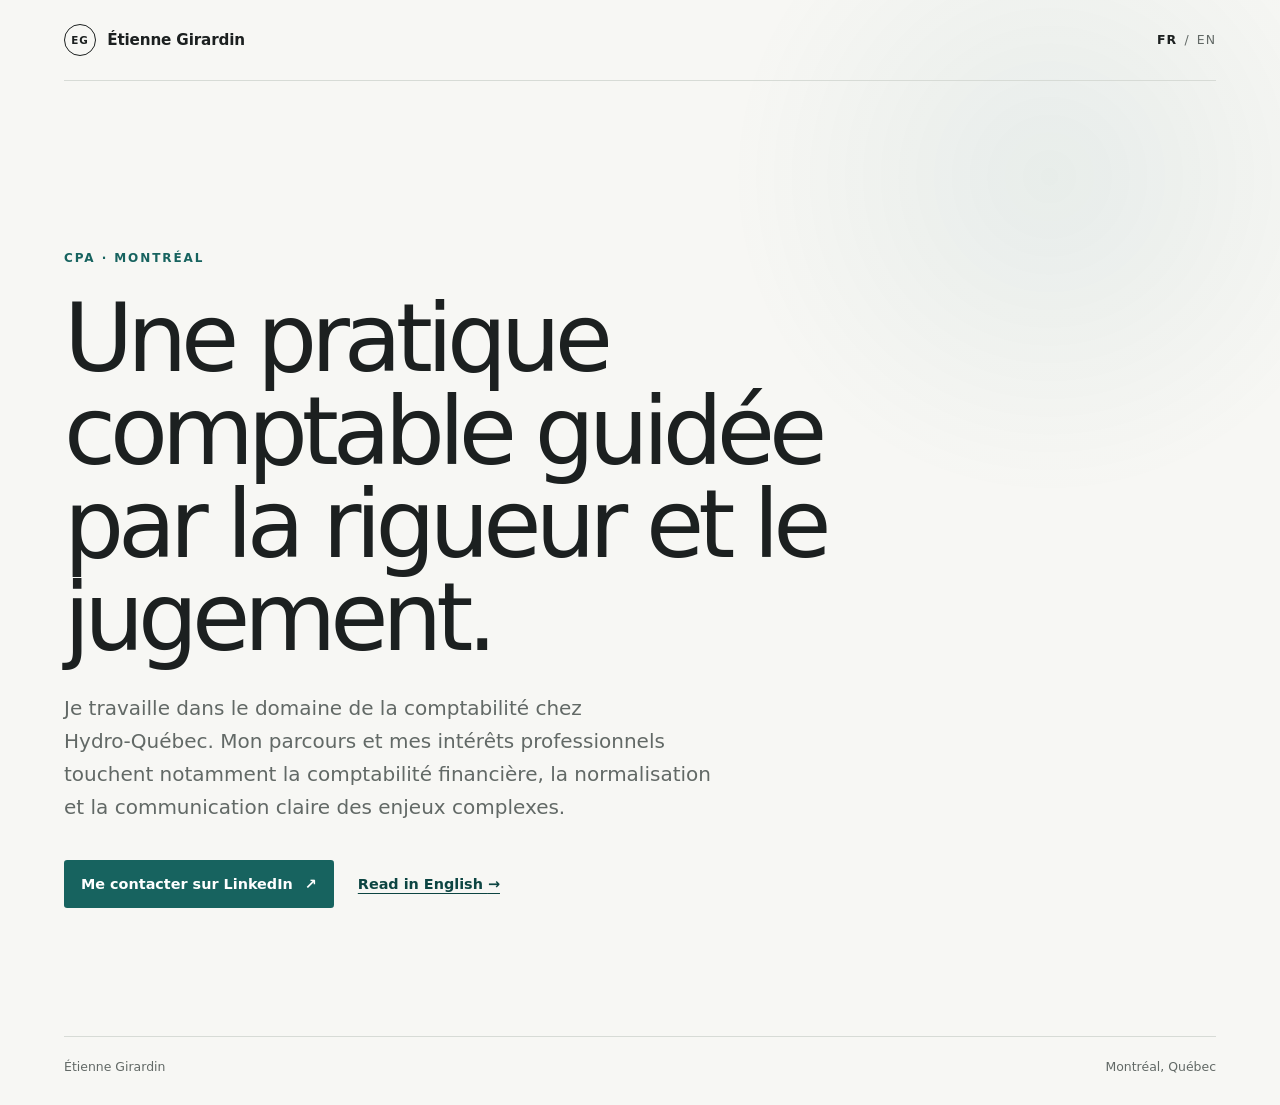
==== index.html @ 57047aca "Add files via upload Initial static site" ====
<!doctype html>
<html lang="fr-CA">
  <head>
    <meta charset="utf-8">
    <meta name="viewport" content="width=device-width, initial-scale=1">
    <meta name="description" content="Étienne Girardin, CPA — comptabilité et pratique professionnelle à Montréal.">
    <meta name="author" content="Étienne Girardin">
    <meta name="theme-color" content="#f7f7f4">
    <link rel="canonical" href="https://etiennegirardin.com/">
    <link rel="alternate" hreflang="fr-CA" href="https://etiennegirardin.com/">
    <link rel="alternate" hreflang="en-CA" href="https://etiennegirardin.com/en/">
    <link rel="alternate" hreflang="x-default" href="https://etiennegirardin.com/">
    <meta property="og:type" content="profile">
    <meta property="og:title" content="Étienne Girardin, CPA">
    <meta property="og:description" content="Comptabilité et pratique professionnelle à Montréal.">
    <meta property="og:url" content="https://etiennegirardin.com/">
    <meta property="og:locale" content="fr_CA">
    <meta property="og:locale:alternate" content="en_CA">
    <link rel="icon" href="/favicon.svg" type="image/svg+xml">
    <link rel="stylesheet" href="/style.css">
    <title>Étienne Girardin, CPA | Montréal</title>
    <script type="application/ld+json">
      {
        "@context": "https://schema.org",
        "@type": "Person",
        "name": "Étienne Girardin",
        "jobTitle": "Comptable professionnel agréé (CPA)",
        "url": "https://etiennegirardin.com/",
        "sameAs": ["https://ca.linkedin.com/in/etiennegirardin"],
        "worksFor": {
          "@type": "Organization",
          "name": "Hydro-Québec"
        },
        "knowsLanguage": ["fr", "en"]
      }
    </script>
  </head>
  <body>
    <a class="skip-link" href="#contenu">Aller au contenu</a>
    <header class="site-header wrap">
      <a class="wordmark" href="/" aria-label="Étienne Girardin — accueil">
        <span class="wordmark-mark" aria-hidden="true">EG</span>
        <span class="wordmark-name">Étienne Girardin</span>
      </a>
      <nav class="language-nav" aria-label="Choisir la langue">
        <a class="language-link is-current" href="/" lang="fr-CA" aria-current="page">FR</a>
        <span aria-hidden="true">/</span>
        <a class="language-link" href="/en/" lang="en-CA">EN</a>
      </nav>
    </header>

    <main id="contenu">
      <section class="hero wrap" aria-labelledby="titre-principal">
        <p class="eyebrow">CPA <span aria-hidden="true">·</span> Montréal</p>
        <h1 id="titre-principal">Une pratique comptable guidée par la rigueur et le jugement.</h1>
        <p class="intro">Je travaille dans le domaine de la comptabilité chez Hydro‑Québec. Mon parcours et mes intérêts professionnels touchent notamment la comptabilité financière, la normalisation et la communication claire des enjeux complexes.</p>
        <div class="hero-links" id="contact">
          <a class="button button-primary" href="https://ca.linkedin.com/in/etiennegirardin" target="_blank" rel="me noopener noreferrer">Me contacter sur LinkedIn <span aria-hidden="true">↗</span></a>
          <a class="text-link" href="/en/" lang="en-CA">Read in English <span aria-hidden="true">→</span></a>
        </div>
      </section>

    </main>

    <footer class="site-footer wrap">
      <p>Étienne Girardin</p>
      <p>Montréal, Québec</p>
    </footer>
  </body>
</html>
---- style.css ----
:root {
  color-scheme: light;
  --paper: #f7f7f4;
  --ink: #1c2020;
  --muted: #626966;
  --line: #d7dbd6;
  --accent: #17635f;
  --accent-dark: #0d4542;
  --focus: #b14d21;
  --max-width: 72rem;
}

* {
  box-sizing: border-box;
}

html {
  background: var(--paper);
  scroll-behavior: smooth;
}

body {
  min-width: 18rem;
  margin: 0;
  background:
    radial-gradient(circle at 82% 16%, rgba(23, 99, 95, 0.07), transparent 20rem),
    var(--paper);
  color: var(--ink);
  font-family: Inter, ui-sans-serif, system-ui, -apple-system, BlinkMacSystemFont, "Segoe UI", sans-serif;
  font-size: 1rem;
  line-height: 1.6;
  text-rendering: optimizeLegibility;
}

a {
  color: inherit;
}

a:focus-visible {
  outline: 0.2rem solid var(--focus);
  outline-offset: 0.3rem;
}

.skip-link {
  position: absolute;
  z-index: 10;
  top: 0.75rem;
  left: 0.75rem;
  padding: 0.6rem 0.8rem;
  border-radius: 0.2rem;
  background: var(--ink);
  color: var(--paper);
  transform: translateY(-160%);
  transition: transform 140ms ease;
}

.skip-link:focus {
  transform: translateY(0);
}

.wrap {
  width: min(calc(100% - 3rem), var(--max-width));
  margin-inline: auto;
}

.site-header {
  display: flex;
  align-items: center;
  justify-content: space-between;
  padding-block: 1.5rem;
  border-bottom: 1px solid var(--line);
}

.wordmark {
  display: inline-flex;
  align-items: center;
  gap: 0.7rem;
  color: var(--ink);
  font-size: 0.95rem;
  font-weight: 650;
  letter-spacing: -0.01em;
  text-decoration: none;
}

.wordmark-mark {
  display: grid;
  width: 2rem;
  height: 2rem;
  place-items: center;
  border: 1px solid var(--ink);
  border-radius: 50%;
  font-size: 0.65rem;
  font-weight: 750;
  letter-spacing: 0.08em;
}

.language-nav {
  display: inline-flex;
  align-items: center;
  gap: 0.45rem;
  color: var(--muted);
  font-size: 0.78rem;
  letter-spacing: 0.08em;
}

.language-link {
  text-decoration: none;
}

.language-link:hover,
.language-link:focus-visible,
.language-link.is-current {
  color: var(--ink);
}

.language-link.is-current {
  font-weight: 750;
}

.hero {
  padding-block: clamp(5.5rem, 14vw, 10.5rem) clamp(5rem, 11vw, 8rem);
}

.eyebrow {
  margin: 0 0 1.5rem;
  color: var(--accent);
  font-size: 0.75rem;
  font-weight: 750;
  letter-spacing: 0.16em;
  text-transform: uppercase;
}

h1,
p {
  margin-top: 0;
}

h1 {
  max-width: 13ch;
  margin-bottom: 1.8rem;
  font-size: clamp(2.9rem, 7.4vw, 6.7rem);
  font-weight: 520;
  letter-spacing: -0.065em;
  line-height: 0.98;
}

.intro {
  max-width: 41rem;
  margin-bottom: 2.25rem;
  color: var(--muted);
  font-size: clamp(1.05rem, 1.6vw, 1.25rem);
  line-height: 1.65;
}

.hero-links {
  display: flex;
  flex-wrap: wrap;
  align-items: center;
  gap: 1.25rem 1.5rem;
}

.button {
  display: inline-flex;
  align-items: center;
  gap: 0.75rem;
  min-height: 3rem;
  padding: 0.7rem 1rem;
  border: 1px solid transparent;
  border-radius: 0.2rem;
  font-size: 0.9rem;
  font-weight: 700;
  text-decoration: none;
  transition: background-color 140ms ease, border-color 140ms ease, color 140ms ease;
}

.button-primary {
  background: var(--accent);
  color: #fff;
}

.button-primary:hover {
  background: var(--accent-dark);
}

.text-link {
  color: var(--accent-dark);
  font-size: 0.9rem;
  font-weight: 700;
  text-decoration-thickness: 0.08em;
  text-underline-offset: 0.25em;
}

.text-link:hover {
  color: var(--accent);
}

.site-footer {
  display: flex;
  justify-content: space-between;
  gap: 1rem;
  padding-block: 1.25rem 1.75rem;
  border-top: 1px solid var(--line);
  color: var(--muted);
  font-size: 0.78rem;
}

.site-footer p {
  margin-bottom: 0;
}

@media (max-width: 38rem) {
  .wrap {
    width: min(calc(100% - 2rem), var(--max-width));
  }

  .site-header {
    padding-block: 1rem;
  }

  .wordmark-name {
    display: none;
  }

  .hero {
    padding-block: 5rem 5.5rem;
  }

  h1 {
    max-width: 11ch;
    font-size: clamp(2.75rem, 14vw, 4.5rem);
  }

  .hero-links {
    align-items: flex-start;
    flex-direction: column;
    gap: 1.15rem;
  }

  .site-footer {
    flex-direction: column;
    gap: 0.25rem;
  }
}

@media (prefers-reduced-motion: reduce) {
  html {
    scroll-behavior: auto;
  }

  *,
  *::before,
  *::after {
    transition-duration: 0.01ms !important;
  }
}
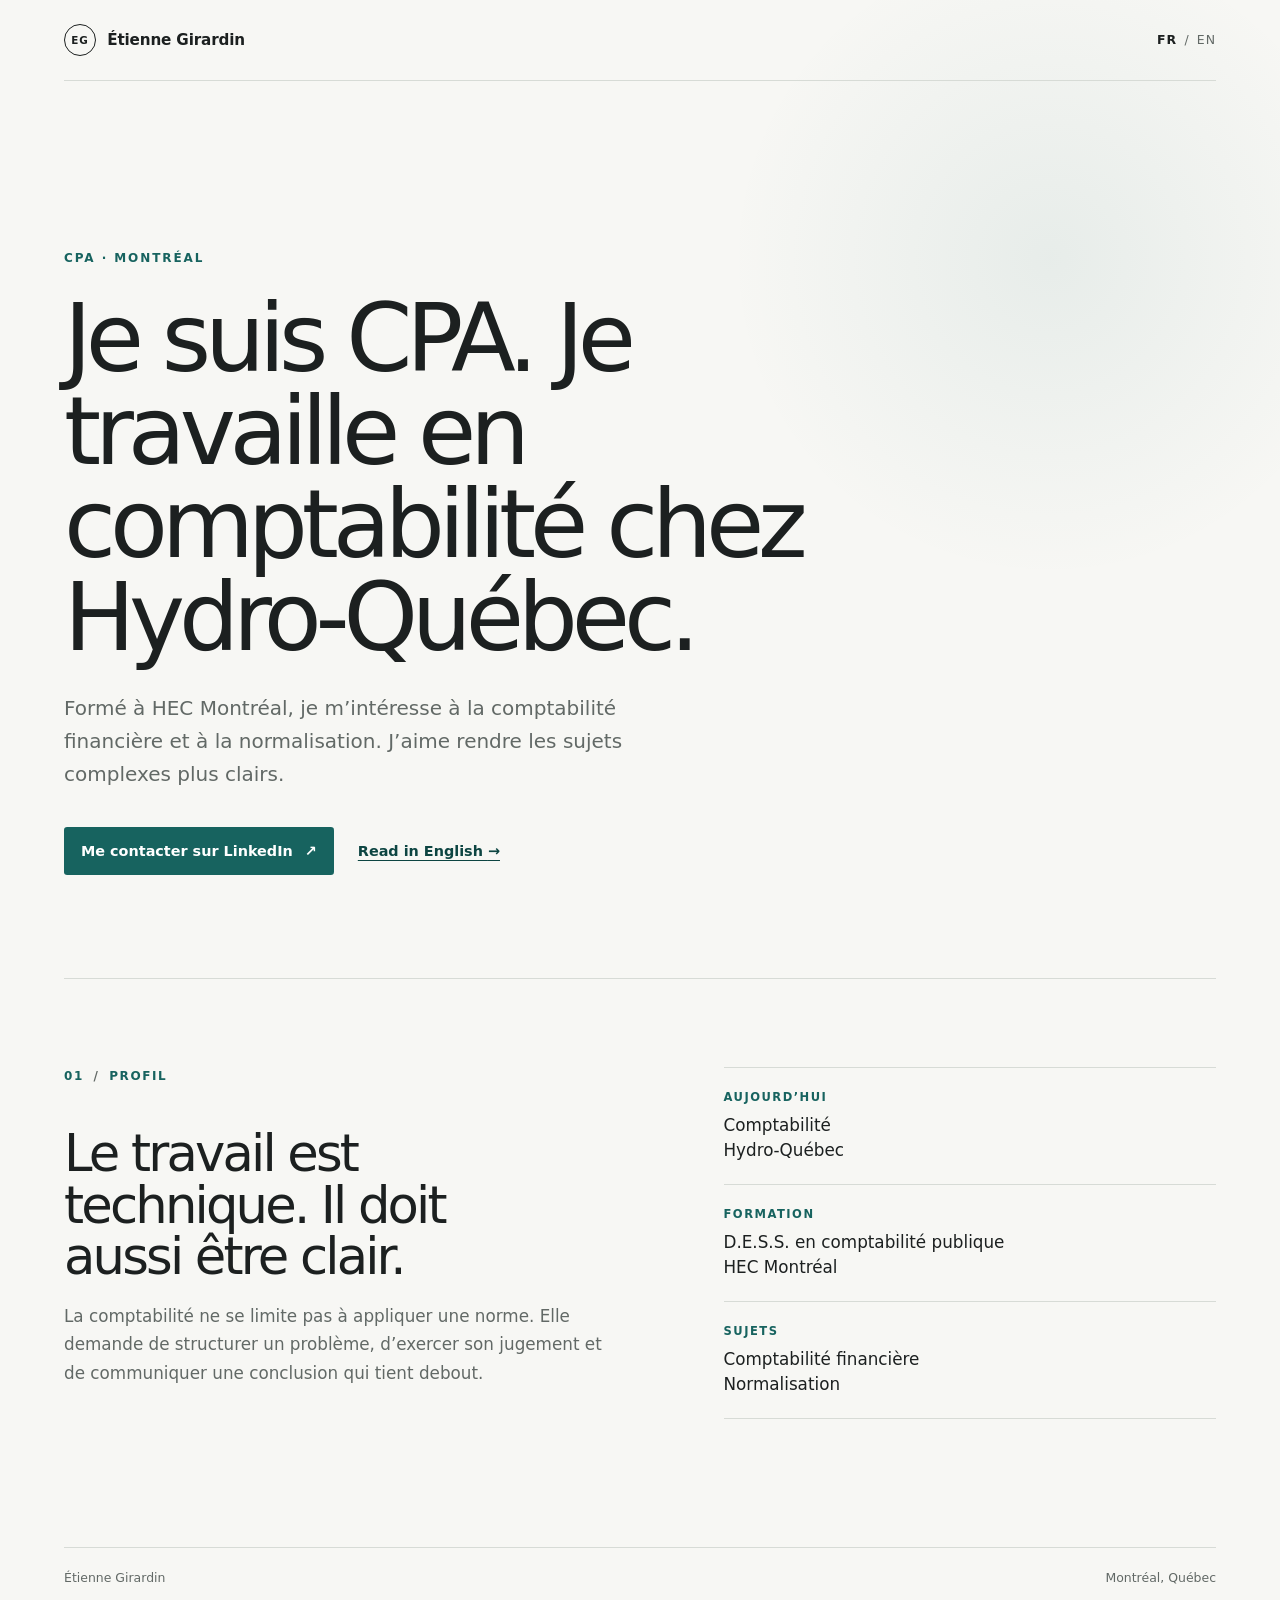
==== commit 6cbeb538: "Add files via upload" ====
--- a/index.html
+++ b/index.html
@@ -3,7 +3,7 @@
   <head>
     <meta charset="utf-8">
     <meta name="viewport" content="width=device-width, initial-scale=1">
-    <meta name="description" content="Étienne Girardin, CPA — comptabilité et pratique professionnelle à Montréal.">
+    <meta name="description" content="Étienne Girardin, CPA — comptabilité chez Hydro‑Québec, formation à HEC Montréal et intérêt pour la comptabilité financière et la normalisation.">
     <meta name="author" content="Étienne Girardin">
     <meta name="theme-color" content="#f7f7f4">
     <link rel="canonical" href="https://etiennegirardin.com/">
@@ -12,7 +12,7 @@
     <link rel="alternate" hreflang="x-default" href="https://etiennegirardin.com/">
     <meta property="og:type" content="profile">
     <meta property="og:title" content="Étienne Girardin, CPA">
-    <meta property="og:description" content="Comptabilité et pratique professionnelle à Montréal.">
+    <meta property="og:description" content="Comptabilité chez Hydro‑Québec, formation à HEC Montréal et intérêt pour la comptabilité financière et la normalisation.">
     <meta property="og:url" content="https://etiennegirardin.com/">
     <meta property="og:locale" content="fr_CA">
     <meta property="og:locale:alternate" content="en_CA">
@@ -30,6 +30,10 @@
         "worksFor": {
           "@type": "Organization",
           "name": "Hydro-Québec"
+        },
+        "alumniOf": {
+          "@type": "CollegeOrUniversity",
+          "name": "HEC Montréal"
         },
         "knowsLanguage": ["fr", "en"]
       }
@@ -52,12 +56,34 @@
     <main id="contenu">
       <section class="hero wrap" aria-labelledby="titre-principal">
         <p class="eyebrow">CPA <span aria-hidden="true">·</span> Montréal</p>
-        <h1 id="titre-principal">Une pratique comptable guidée par la rigueur et le jugement.</h1>
-        <p class="intro">Je travaille dans le domaine de la comptabilité chez Hydro‑Québec. Mon parcours et mes intérêts professionnels touchent notamment la comptabilité financière, la normalisation et la communication claire des enjeux complexes.</p>
+        <h1 id="titre-principal">Je suis CPA. Je travaille en comptabilité chez Hydro‑Québec.</h1>
+        <p class="intro">Formé à HEC Montréal, je m’intéresse à la comptabilité financière et à la normalisation. J’aime rendre les sujets complexes plus clairs.</p>
         <div class="hero-links" id="contact">
           <a class="button button-primary" href="https://ca.linkedin.com/in/etiennegirardin" target="_blank" rel="me noopener noreferrer">Me contacter sur LinkedIn <span aria-hidden="true">↗</span></a>
           <a class="text-link" href="/en/" lang="en-CA">Read in English <span aria-hidden="true">→</span></a>
         </div>
+      </section>
+
+      <section class="profile wrap" aria-labelledby="profil-title">
+        <div class="profile-copy">
+          <p class="section-index">01 <span aria-hidden="true">/</span> Profil</p>
+          <h2 id="profil-title">Le travail est technique. Il doit aussi être clair.</h2>
+          <p>La comptabilité ne se limite pas à appliquer une norme. Elle demande de structurer un problème, d’exercer son jugement et de communiquer une conclusion qui tient debout.</p>
+        </div>
+        <dl class="profile-facts">
+          <div class="profile-fact">
+            <dt>Aujourd’hui</dt>
+            <dd>Comptabilité<br>Hydro‑Québec</dd>
+          </div>
+          <div class="profile-fact">
+            <dt>Formation</dt>
+            <dd>D.E.S.S. en comptabilité publique<br>HEC Montréal</dd>
+          </div>
+          <div class="profile-fact">
+            <dt>Sujets</dt>
+            <dd>Comptabilité financière<br>Normalisation</dd>
+          </div>
+        </dl>
       </section>
 
     </main>
--- a/style.css
+++ b/style.css
@@ -118,7 +118,7 @@
 }
 
 .hero {
-  padding-block: clamp(5.5rem, 14vw, 10.5rem) clamp(5rem, 11vw, 8rem);
+  padding-block: clamp(5.5rem, 14vw, 10.5rem) clamp(4rem, 8vw, 6.5rem);
 }
 
 .eyebrow {
@@ -194,6 +194,76 @@
   color: var(--accent);
 }
 
+.profile {
+  display: grid;
+  grid-template-columns: minmax(0, 1.05fr) minmax(17rem, 0.95fr);
+  gap: clamp(3rem, 9vw, 9rem);
+  padding-block: clamp(3rem, 7vw, 5.5rem) clamp(5rem, 11vw, 8rem);
+  border-top: 1px solid var(--line);
+}
+
+.section-index {
+  margin-bottom: 1.25rem;
+  color: var(--accent);
+  font-size: 0.75rem;
+  font-weight: 750;
+  letter-spacing: 0.13em;
+  text-transform: uppercase;
+}
+
+.section-index span {
+  margin-inline: 0.25rem;
+  color: var(--muted);
+}
+
+.profile-copy h2 {
+  max-width: 13ch;
+  margin-bottom: 1.25rem;
+  font-size: clamp(2rem, 4vw, 3.8rem);
+  font-weight: 540;
+  letter-spacing: -0.055em;
+  line-height: 1;
+}
+
+.profile-copy > p:last-child {
+  max-width: 34rem;
+  margin-bottom: 0;
+  color: var(--muted);
+  font-size: 1.05rem;
+  line-height: 1.7;
+}
+
+.profile-facts {
+  display: grid;
+  align-content: start;
+  gap: 0;
+  margin: 0;
+}
+
+.profile-fact {
+  padding-block: 1.25rem;
+  border-top: 1px solid var(--line);
+}
+
+.profile-fact:last-child {
+  border-bottom: 1px solid var(--line);
+}
+
+.profile-fact dt {
+  margin-bottom: 0.45rem;
+  color: var(--accent);
+  font-size: 0.72rem;
+  font-weight: 750;
+  letter-spacing: 0.13em;
+  text-transform: uppercase;
+}
+
+.profile-fact dd {
+  margin: 0;
+  font-size: 1.05rem;
+  line-height: 1.5;
+}
+
 .site-footer {
   display: flex;
   justify-content: space-between;
@@ -236,6 +306,15 @@
     gap: 1.15rem;
   }
 
+  .profile {
+    grid-template-columns: 1fr;
+    gap: 3.25rem;
+  }
+
+  .profile-copy h2 {
+    max-width: 11ch;
+  }
+
   .site-footer {
     flex-direction: column;
     gap: 0.25rem;
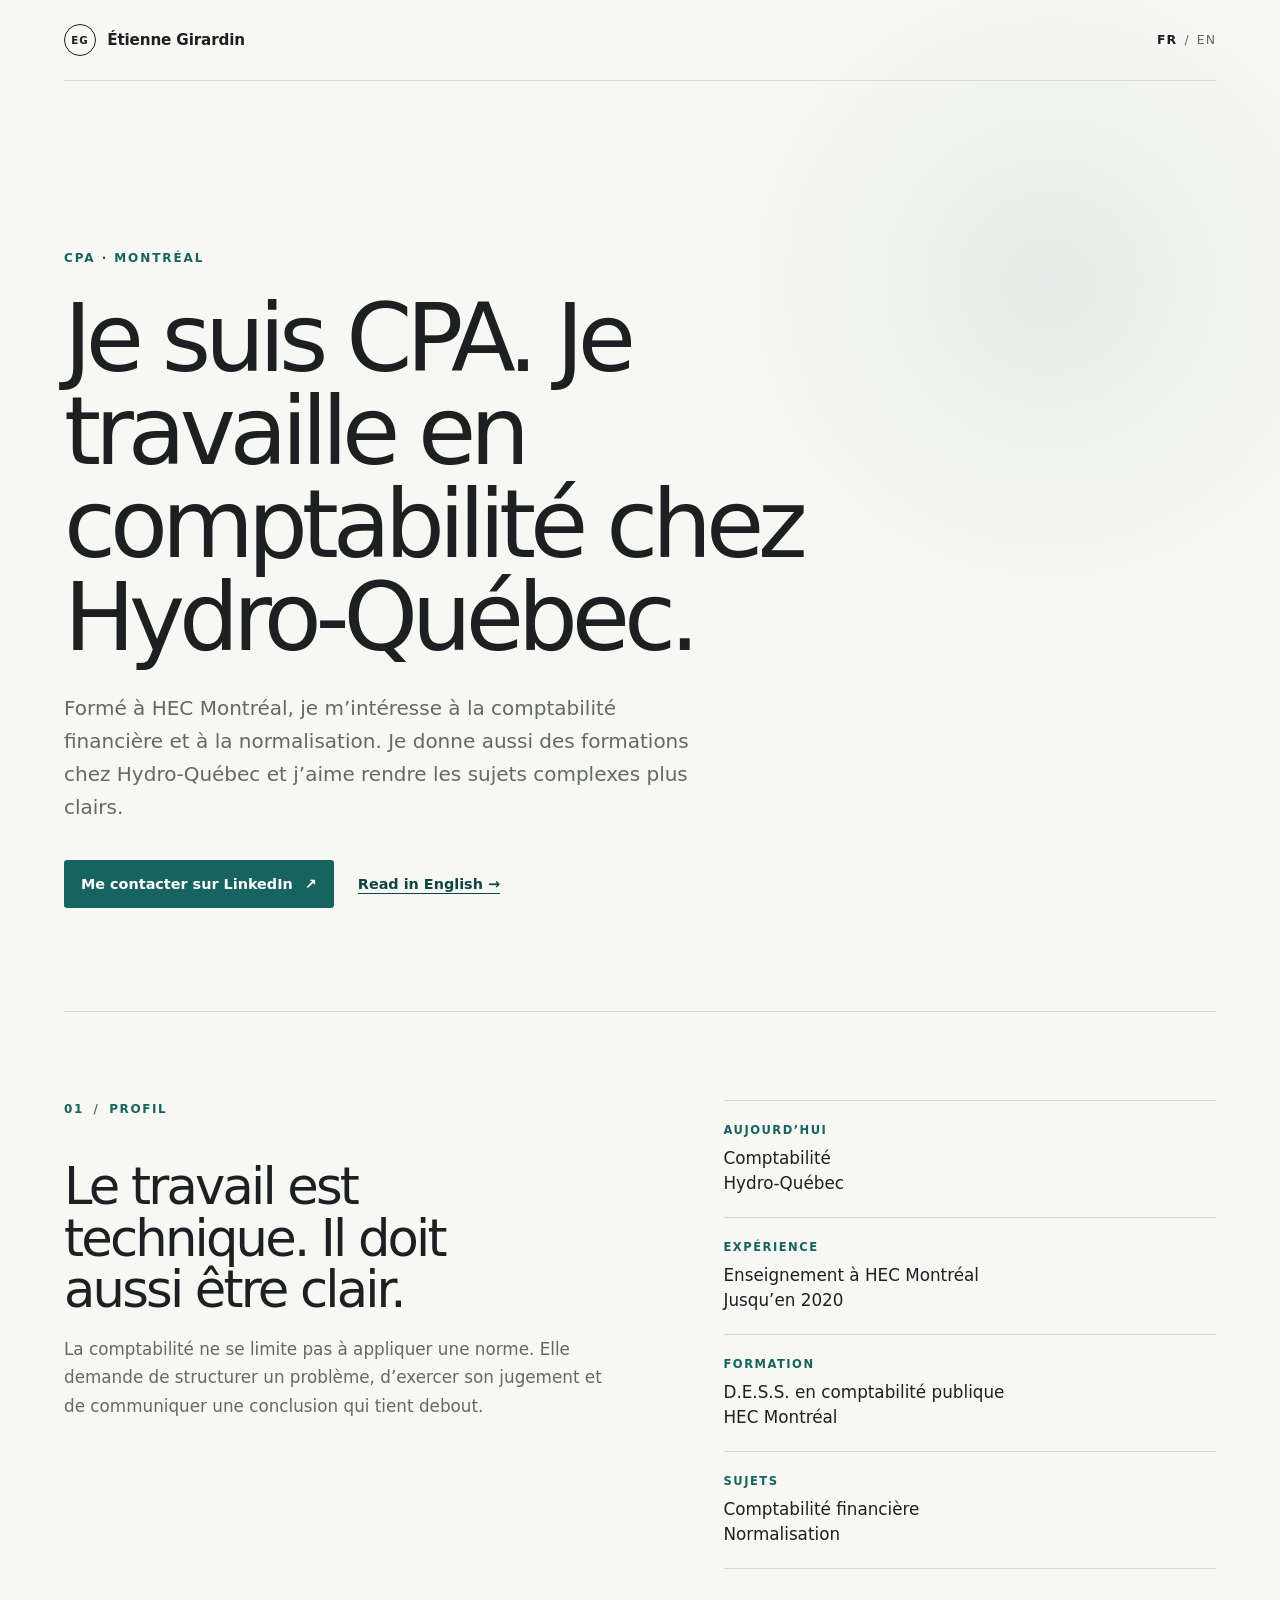
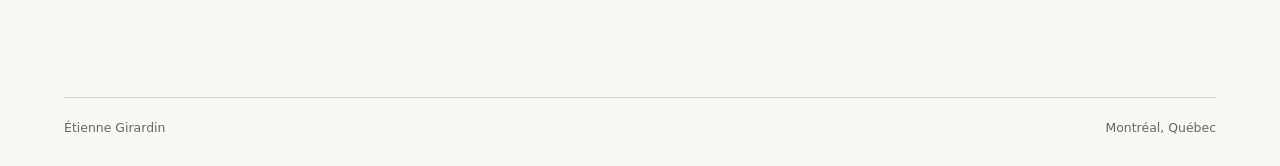
==== commit 8e3dd7e6: "Add files via upload" ====
--- a/index.html
+++ b/index.html
@@ -57,7 +57,7 @@
       <section class="hero wrap" aria-labelledby="titre-principal">
         <p class="eyebrow">CPA <span aria-hidden="true">·</span> Montréal</p>
         <h1 id="titre-principal">Je suis CPA. Je travaille en comptabilité chez Hydro‑Québec.</h1>
-        <p class="intro">Formé à HEC Montréal, je m’intéresse à la comptabilité financière et à la normalisation. J’aime rendre les sujets complexes plus clairs.</p>
+        <p class="intro">Formé à HEC Montréal, je m’intéresse à la comptabilité financière et à la normalisation. Je donne aussi des formations chez Hydro‑Québec et j’aime rendre les sujets complexes plus clairs.</p>
         <div class="hero-links" id="contact">
           <a class="button button-primary" href="https://ca.linkedin.com/in/etiennegirardin" target="_blank" rel="me noopener noreferrer">Me contacter sur LinkedIn <span aria-hidden="true">↗</span></a>
           <a class="text-link" href="/en/" lang="en-CA">Read in English <span aria-hidden="true">→</span></a>
@@ -74,6 +74,10 @@
           <div class="profile-fact">
             <dt>Aujourd’hui</dt>
             <dd>Comptabilité<br>Hydro‑Québec</dd>
+          </div>
+          <div class="profile-fact">
+            <dt>Expérience</dt>
+            <dd>Enseignement à HEC Montréal<br>Jusqu’en 2020</dd>
           </div>
           <div class="profile-fact">
             <dt>Formation</dt>
